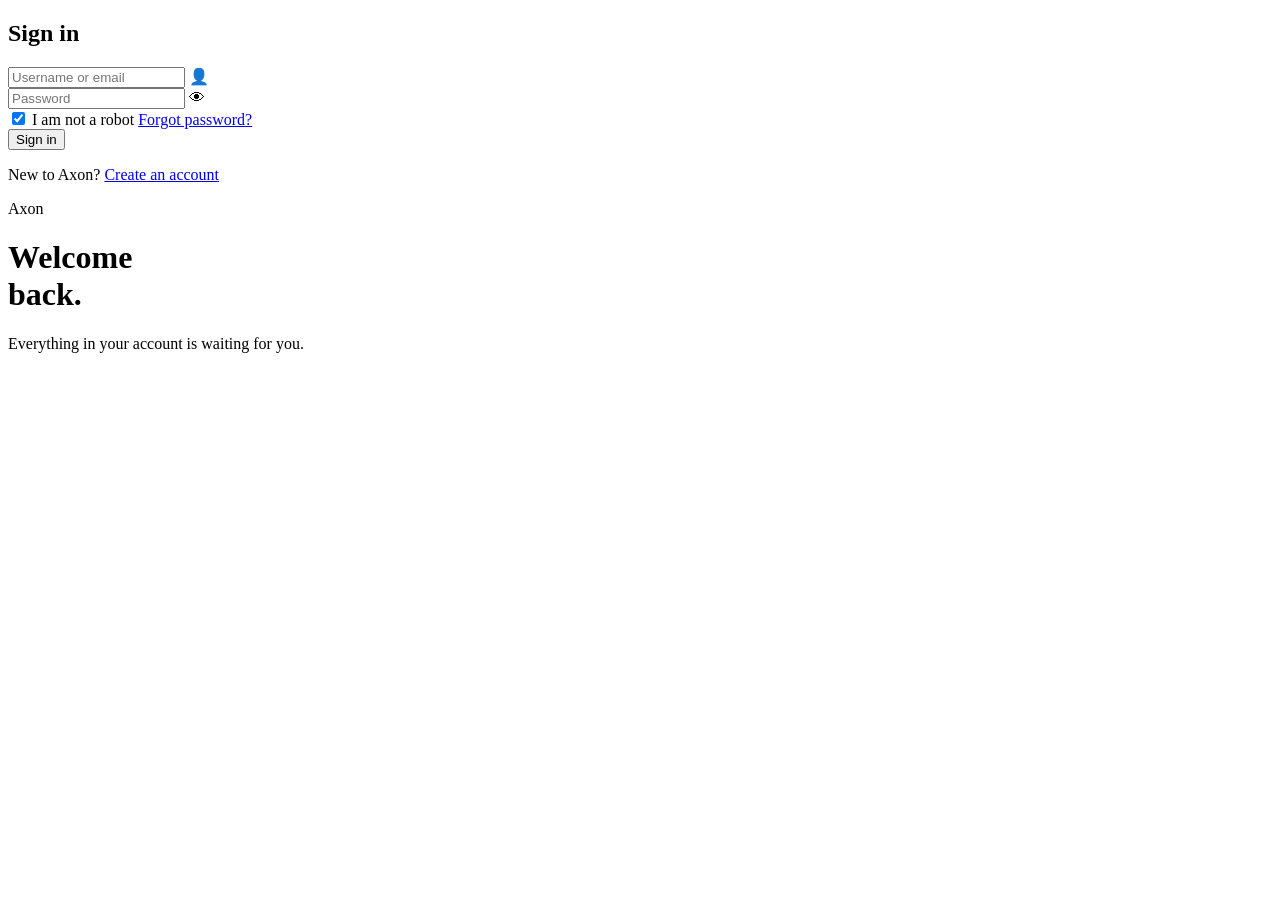
==== index.html @ de969e11 "Add files via upload" ====
<!DOCTYPE html>
<html lang="en">
<head>
    <meta charset="UTF-8">
    <meta name="viewport" content="width=device-width, initial-scale=1.0">
    <title>Axon - Sign In</title>
    <link rel="stylesheet" href="css/user.css">
</head>
<body>
    <div class="A">
        <!-- ستون چپ: فرم -->
        <div class="B">
            <h2 class="C">Sign in</h2>

            <form>
                <div class="G">
                    <input type="text" placeholder="Username or email" required>
                    <span class="icon">👤</span>
                </div>

                <div class="H">
                    <input type="password" placeholder="Password" required>
                    <span class="icon">👁</span>
                </div>

                <div class="I">
                    <label class="checkbox">
                        <input type="checkbox" checked>
                        <span>I am not a robot</span>
                    </label>
                    <a href="#">Forgot password?</a>
                </div>

                <button type="submit" class="submit">Sign in</button>
                <p class="text">
                    New to Axon? <a href="#">Create an account</a> 
                </p>
            </form>
        </div> <!-- تگ بسته div.B -->

        <!-- ستون راست: بنر خوش‌آمدگویی -->
        <div class="C">
            <div class="D">Axon</div>
            <h1 class="E">Welcome <br> <span>back.</span></h1>
            <p class="F">
                Everything in your account is waiting for you.
            </p>
        </div>
    </div> <!-- تگ بسته div.A -->
</body>
</html>
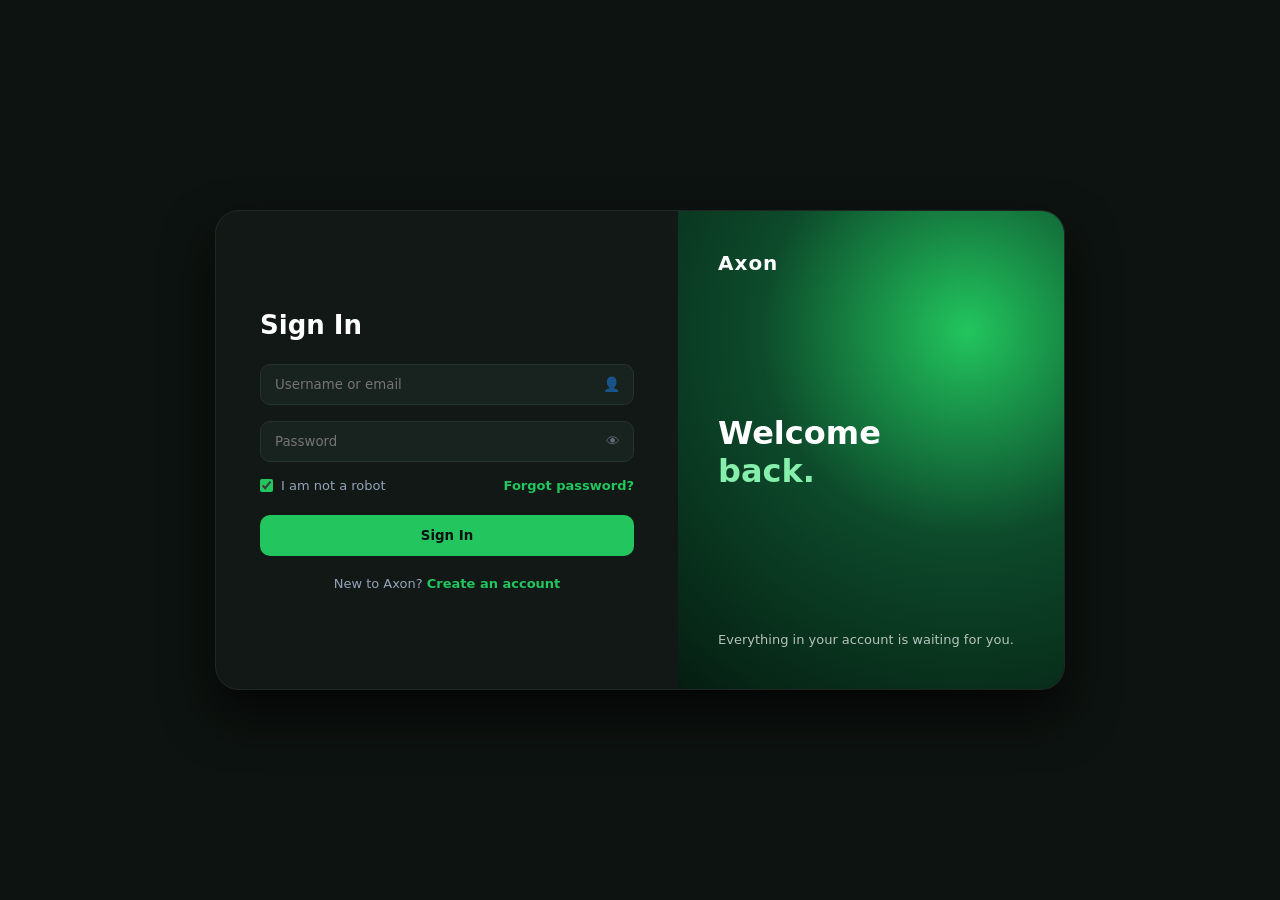
==== commit 1b49e2c8: "Update index.html" ====
--- a/index.html
+++ b/index.html
@@ -4,7 +4,7 @@
     <meta charset="UTF-8">
     <meta name="viewport" content="width=device-width, initial-scale=1.0">
     <title>Axon - Sign In</title>
-    <link rel="stylesheet" href="css/user.css">
+    <link rel="stylesheet" href="user.css">
 </head>
 <body>
     <div class="A">
--- a/user.css
+++ b/user.css
@@ -0,0 +1,161 @@
+* {
+  box-sizing: border-box;
+  margin: 0;
+  padding: 0;
+  font-family: system-ui, sans-serif;
+}
+
+body {
+  background: #0d1310;
+  color: #94a3b8;
+  display: flex;
+  justify-content: center;
+  align-items: center;
+  min-height: 100vh;
+}
+
+/* کادر اصلی دو ستونه */
+.A {
+  display: flex;
+  width: 850px;
+  min-height: 480px;
+  background: #121816;
+  border-radius: 24px;
+  overflow: hidden;
+  box-shadow: 0 25px 50px rgba(0, 0, 0, 0.7);
+  border: 1px solid rgba(255, 255, 255, 0.06);
+}
+
+/* ستون سمت چپ (فرم) */
+.B {
+  flex: 1.1;
+  padding: 44px;
+  display: flex;
+  flex-direction: column;
+  justify-content: center;
+}
+
+h2.C {
+  color: #fff;
+  font-size: 26px;
+  margin-bottom: 24px;
+  text-transform: capitalize;
+}
+
+/* فیلدهای ورودی و آیکون‌ها */
+.G, .H {
+  position: relative;
+  margin-bottom: 16px;
+}
+
+.G input, .H input {
+  width: 100%;
+  padding: 12px 42px 12px 14px;
+  background: #18221e;
+  border: 1px solid #25332d;
+  border-radius: 10px;
+  color: #fff;
+  outline: none;
+  transition: 0.2s;
+}
+
+.G input:focus, .H input:focus {
+  border-color: #22c55e;
+  box-shadow: 0 0 0 3px rgba(34, 197, 94, 0.15);
+}
+
+.icon {
+  position: absolute;
+  right: 14px;
+  top: 50%;
+  transform: translateY(-50%);
+  font-size: 14px;
+  opacity: 0.6;
+}
+
+/* ردیف چک‌باکس و فراموشی رمز */
+.I {
+  display: flex;
+  justify-content: space-between;
+  align-items: center;
+  font-size: 13px;
+  margin: 14px 0 22px;
+}
+
+.checkbox {
+  display: flex;
+  align-items: center;
+  gap: 8px;
+  cursor: pointer;
+}
+
+.checkbox input {
+  accent-color: #22c55e;
+}
+
+.I a, .text a {
+  color: #22c55e;
+  text-decoration: none;
+  font-weight: 600;
+}
+
+.I a:hover, .text a:hover {
+  text-decoration: underline;
+}
+
+/* دکمه ارسال */
+.submit {
+  width: 100%;
+  padding: 13px;
+  background: #22c55e;
+  color: #0b0f0e;
+  font-weight: bold;
+  border: none;
+  border-radius: 10px;
+  cursor: pointer;
+  text-transform: capitalize;
+  transition: 0.2s;
+}
+
+.submit:hover {
+  background: #16a34a;
+}
+
+.text {
+  font-size: 13px;
+  text-align: center;
+  margin-top: 20px;
+}
+
+/* ستون سمت راست (بنر سبز) */
+div.C {
+  flex: 0.9;
+  background: radial-gradient(circle at 75% 25%, #22c55e, #0d4a2b 45%, #051d11);
+  padding: 40px;
+  display: flex;
+  flex-direction: column;
+  justify-content: space-between;
+}
+
+.D {
+  color: #fff;
+  font-size: 20px;
+  font-weight: 700;
+  letter-spacing: 1px;
+}
+
+.E {
+  color: #fff;
+  font-size: 32px;
+  line-height: 1.2;
+}
+
+.E span {
+  color: #86efac;
+}
+
+.F {
+  color: rgba(255, 255, 255, 0.7);
+  font-size: 13px;
+  line-height: 1.5;
+}
